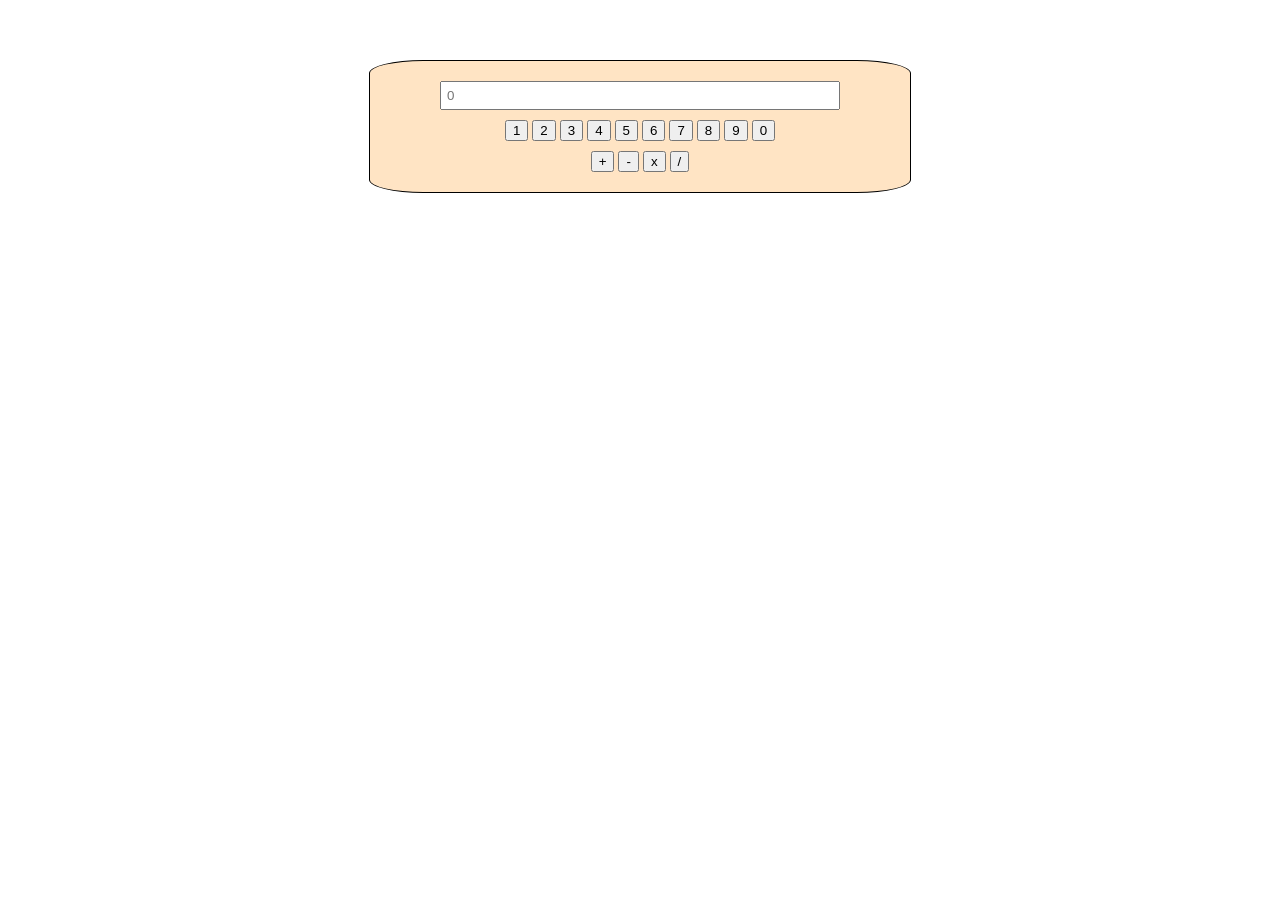
==== calculator-web-demo/index.html @ 5aeb6f32 "feat: Bổ sung dự án Calculator" ====
<html>
    <head>
        <title>calculator</title>
        <link rel="stylesheet" href="style.css">
    </head>
    <body>
        <div class="calculator-container">
            <div id="calculator-display">
                <input type="text" id="display" readonly placeholder="0">
            </div>
            <div id="calculator-console">
                <div class="number">
                    <button id="btn-1">1</button>
                    <button id="btn-2">2</button>
                    <button id="btn-3">3</button>
                    <button id="btn-4">4</button>
                    <button id="btn-5">5</button>
                    <button id="btn-6">6</button>
                    <button id="btn-7">7</button>
                    <button id="btn-8">8</button>
                    <button id="btn-9">9</button>
                    <button id="btn-0">0</button>
                </div>
                <div id="operator">
                    <button id="plus-btn">+</button>
                    <button id="minus-btn">-</button>
                    <button id="multi-btn">x</button>
                    <button id="divide-btn">/</button>
                </div>
            </div>
        </div>
        <script src="script.js"></script>
    </body>
</html>
---- calculator-web-demo/style.css ----
body {
    display: block;
    margin: 0 auto;
}

.calculator-container {
    width: 500px;
    background-color: bisque;
    display: flex;
    flex-direction: column;
    align-items: center;
    margin-top: 60px;
    margin-left: auto;
    margin-right: auto;
    padding: 20px;
    border: 1px solid black;
    border-radius: 10%;
    gap: 10px;
}

#display {
    width: 400px;
    padding: 5px;
}

#calculator-console {
    display: flex;
    flex-direction: column;
    align-items: center;
    gap: 10px;
}
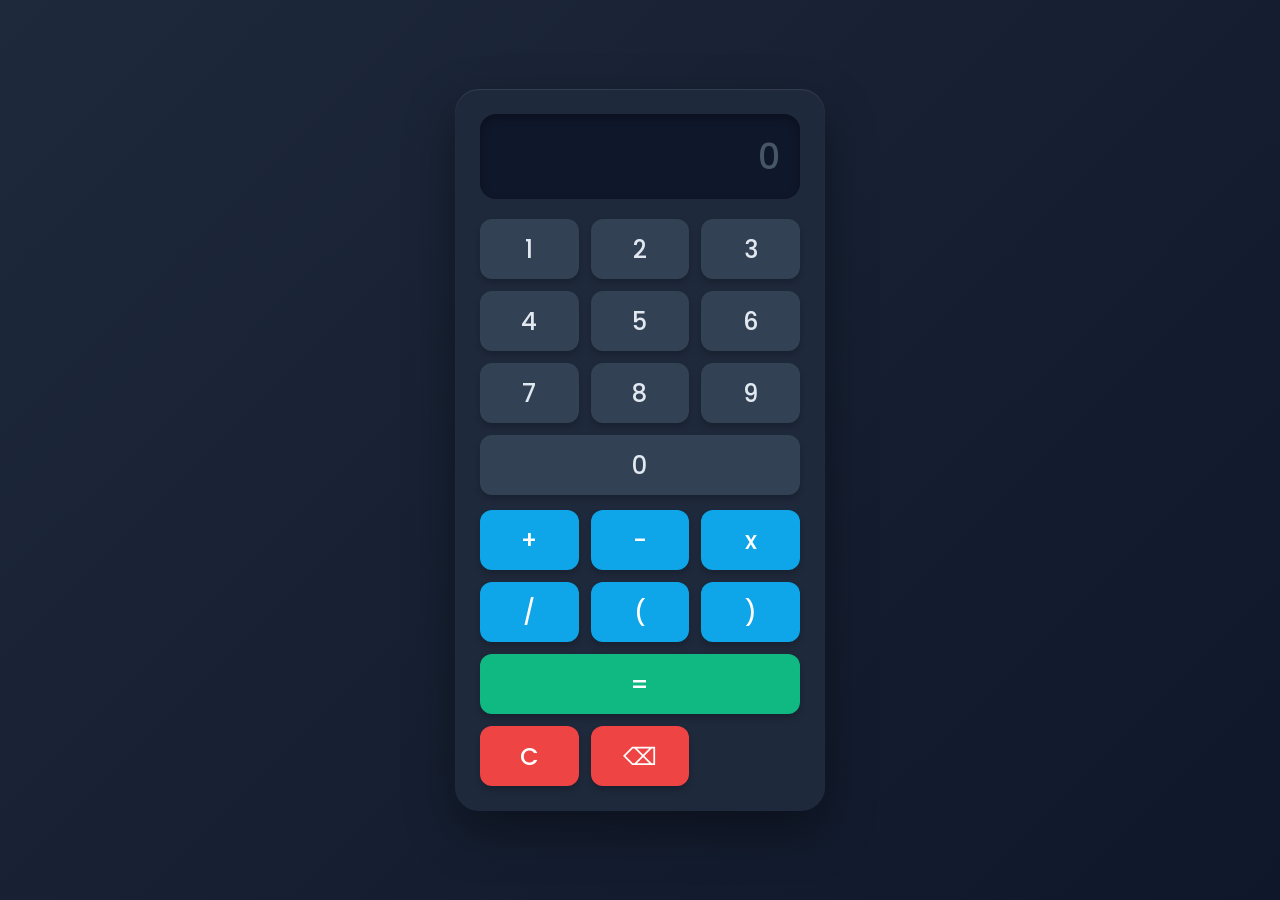
==== commit 442f5ef8: "style: Cập nhật giao diện Dark Mode và sửa lỗi cỡ chữ màn hình; script: Thêm logic js" ====
--- a/calculator-web-demo/index.html
+++ b/calculator-web-demo/index.html
@@ -26,6 +26,11 @@
                     <button id="minus-btn">-</button>
                     <button id="multi-btn">x</button>
                     <button id="divide-btn">/</button>
+                    <button id="open-paren-btn">(</button>
+                    <button id="close-paren-btn">)</button>
+                    <button id="equal-btn">=</button>
+                    <button id="clear-btn">C</button>
+                    <button id="backspace-btn">&#9003;</button>
                 </div>
             </div>
         </div>
--- a/calculator-web-demo/style.css
+++ b/calculator-web-demo/style.css
@@ -1,31 +1,132 @@
+/* Import font chữ hiện đại từ Google Fonts */
+@import url('https://fonts.googleapis.com/css2?family=Poppins:wght@400;500;600&display=swap');
+
+/* Căn giữa toàn bộ máy tính ra giữa màn hình */
 body {
-    display: block;
-    margin: 0 auto;
+    display: flex;
+    justify-content: center;
+    align-items: center;
+    min-height: 100vh;
+    margin: 0;
+    background: linear-gradient(135deg, #1e293b, #0f172a);
+    font-family: 'Poppins', sans-serif;
 }
 
+/* Khung máy tính (Bo góc mềm mại, có bóng đổ chiều sâu) */
 .calculator-container {
-    width: 500px;
-    background-color: bisque;
+    width: 320px;
+    background-color: #1e293b;
+    padding: 25px;
+    border-radius: 24px;
+    box-shadow: 0 20px 50px rgba(0, 0, 0, 0.4),
+                inset 0 1px 1px rgba(255, 255, 255, 0.1);
     display: flex;
     flex-direction: column;
-    align-items: center;
-    margin-top: 60px;
-    margin-left: auto;
-    margin-right: auto;
-    padding: 20px;
-    border: 1px solid black;
-    border-radius: 10%;
-    gap: 10px;
+    gap: 20px;
+}
+
+/* Khu vực Màn hình hiển thị */
+#calculator-display {
+    background-color: #0f172a;
+    border-radius: 16px;
+    padding: 15px;
+    box-shadow: inset 0 4px 8px rgba(0, 0, 0, 0.3);
 }
 
 #display {
-    width: 400px;
-    padding: 5px;
+    width: 100%;
+    box-sizing: border-box;
+    background-color: transparent;
+    border: none;
+    color: #f8fafc;
+    text-align: right;
+    
+    /* FIX: Giảm cỡ chữ xuống để hiển thị được nhiều số hơn */
+    font-size: 2.2rem; 
+    
+    font-weight: 500;
+    outline: none;
+    font-family: inherit;
+    
+    /* UX bổ sung: Căn lề một chút để số không bị sát dính vào lề phải */
+    padding-right: 5px; 
 }
 
+#display::placeholder {
+    color: #475569;
+}
+
+/* Khu vực bàn phím */
 #calculator-console {
     display: flex;
     flex-direction: column;
-    align-items: center;
-    gap: 10px;
+    gap: 15px;
+}
+
+/* Chia lưới (Grid) 3 cột cho các nút bấm */
+.number, #operator {
+    display: grid;
+    grid-template-columns: repeat(3, 1fr);
+    gap: 12px;
+}
+
+/* Tạo độ rộng cân bằng cho nút số 0 ở cuối mảng số */
+#btn-0 {
+    grid-column: span 3;
+}
+
+/* UI cơ bản cho tất cả các nút */
+button {
+    height: 60px;
+    border: none;
+    border-radius: 12px;
+    background-color: #334155;
+    color: #e2e8f0;
+    font-size: 1.5rem;
+    font-weight: 500;
+    cursor: pointer;
+    transition: all 0.15s ease;
+    font-family: inherit;
+    box-shadow: 0 4px 6px rgba(0, 0, 0, 0.2);
+}
+
+/* UX: Hiệu ứng khi lướt chuột qua */
+button:hover {
+    background-color: #475569;
+}
+
+/* UX: Hiệu ứng lún xuống khi click (cực kỳ quan trọng để tạo cảm giác bấm thật) */
+button:active {
+    transform: scale(0.92);
+    box-shadow: 0 1px 2px rgba(0, 0, 0, 0.2);
+}
+
+/* --------------------------------------
+   PHÂN LOẠI MÀU SẮC ĐỂ TĂNG UX (NHẬN DIỆN)
+   -------------------------------------- */
+
+/* Nhóm phép tính (Màu xanh dương) */
+#operator button {
+    background-color: #0ea5e9;
+    color: white;
+}
+#operator button:hover {
+    background-color: #0284c7;
+}
+
+/* Nút Xóa (Màu đỏ cảnh báo) */
+#clear-btn, #backspace-btn {
+    background-color: #ef4444 !important;
+}
+#clear-btn:hover, #backspace-btn:hover {
+    background-color: #dc2626 !important;
+}
+
+/* Nút Bằng (Màu xanh lá - Kéo dài hết chiều ngang) */
+#equal-btn {
+    background-color: #10b981 !important;
+    grid-column: span 3;
+}
+#equal-btn:hover {
+    background-color: #059669 !important;
 }
